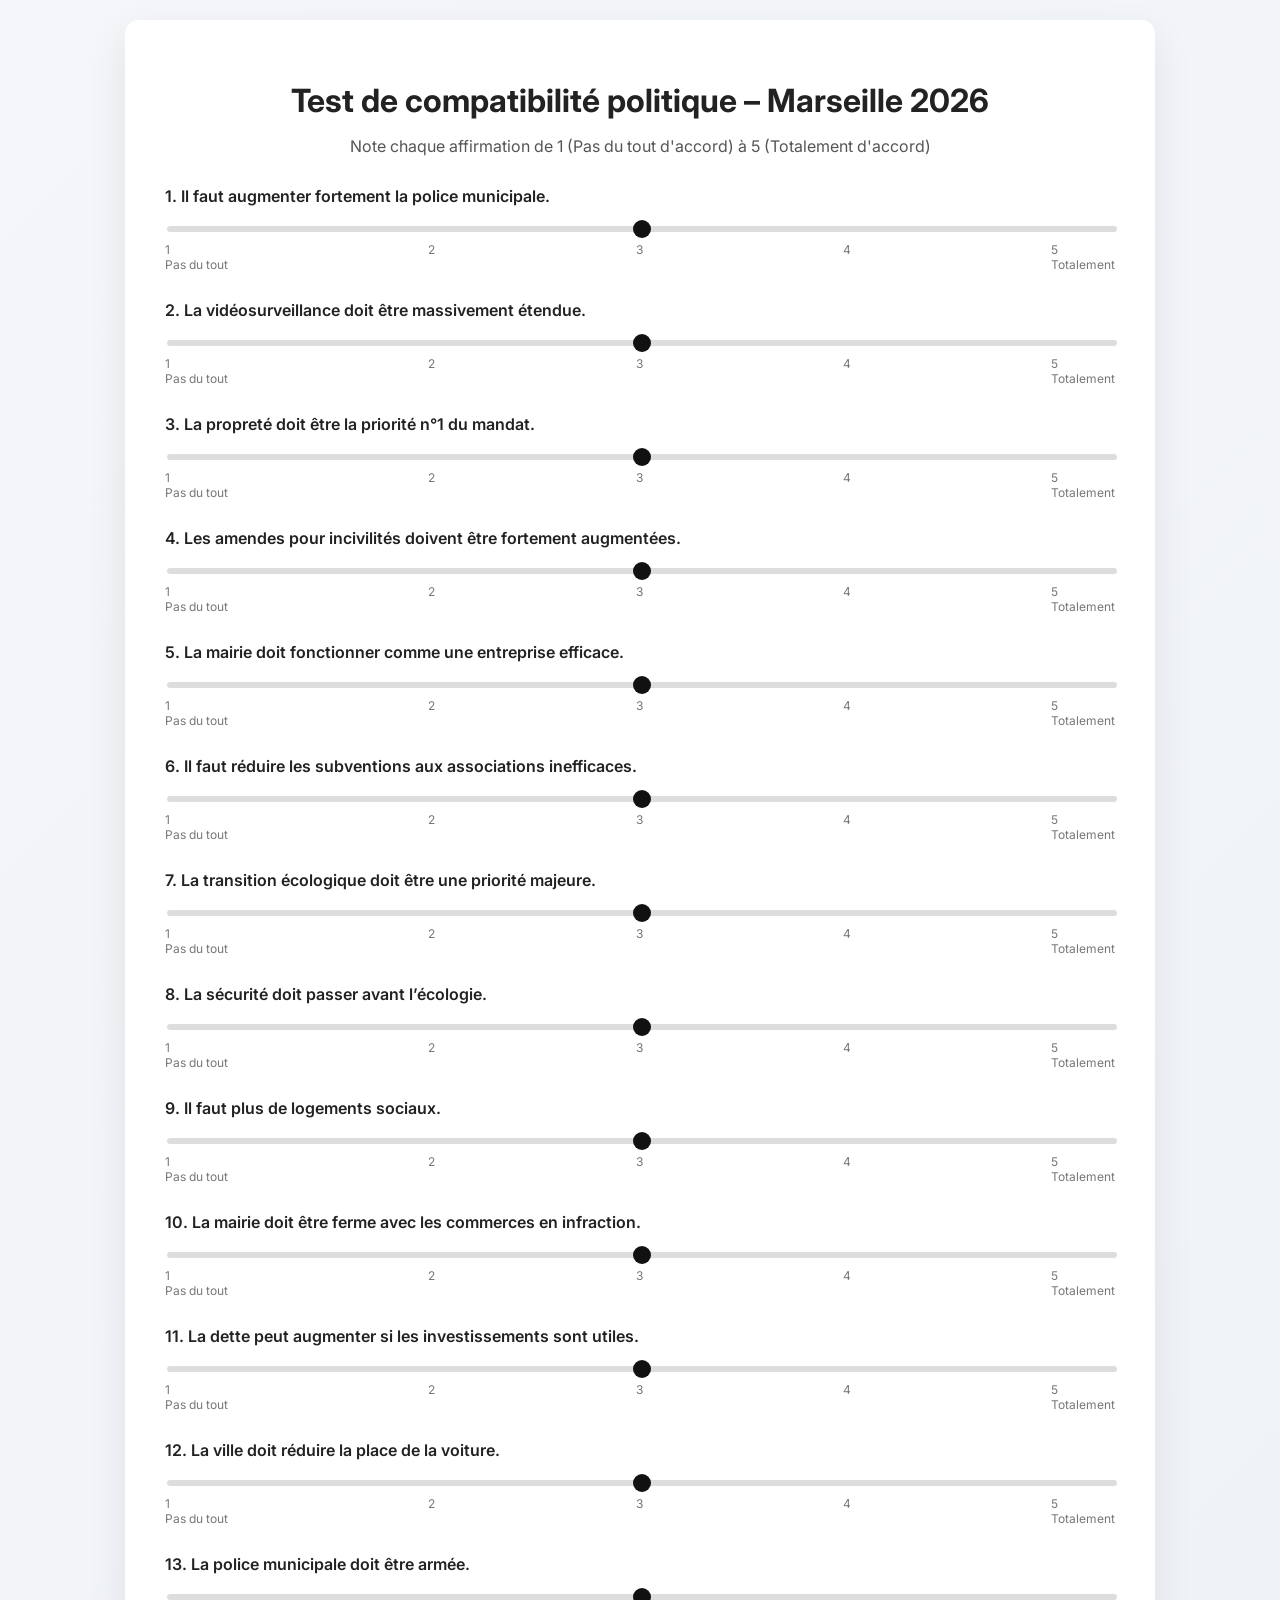
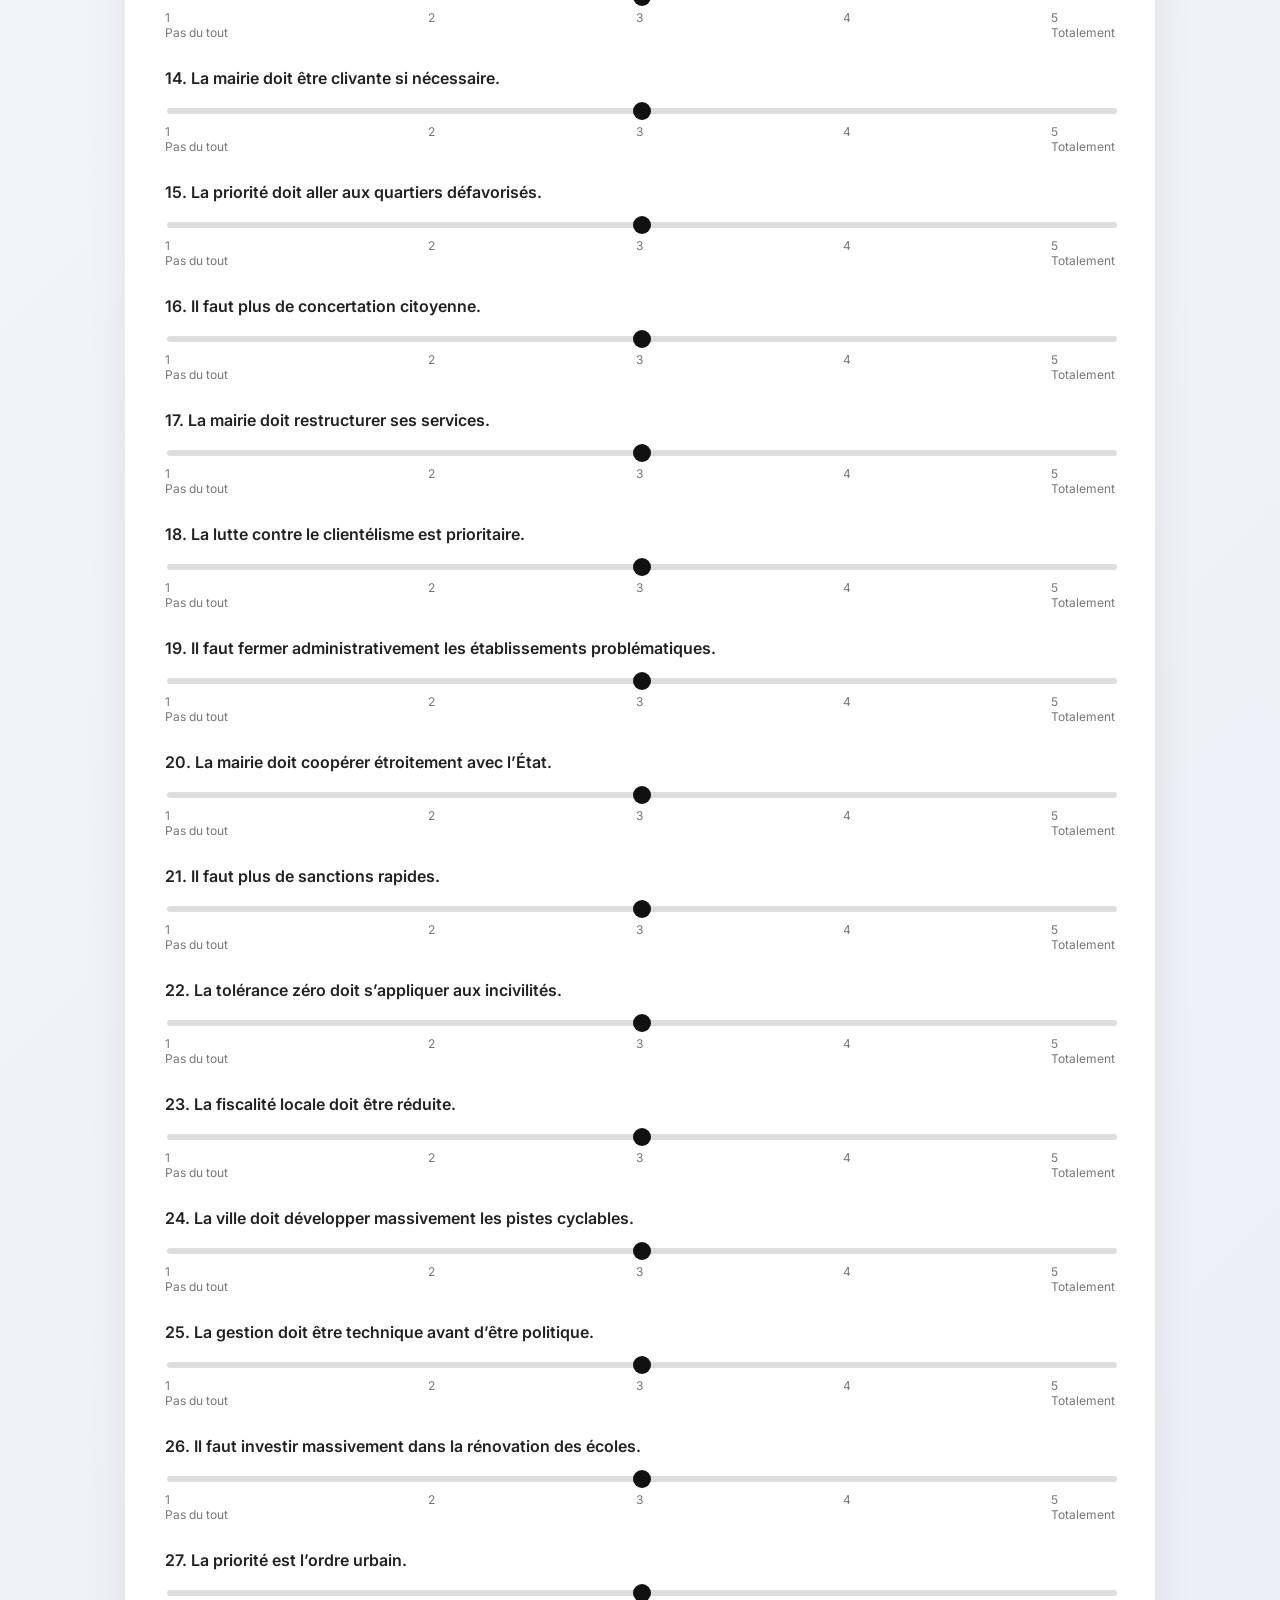
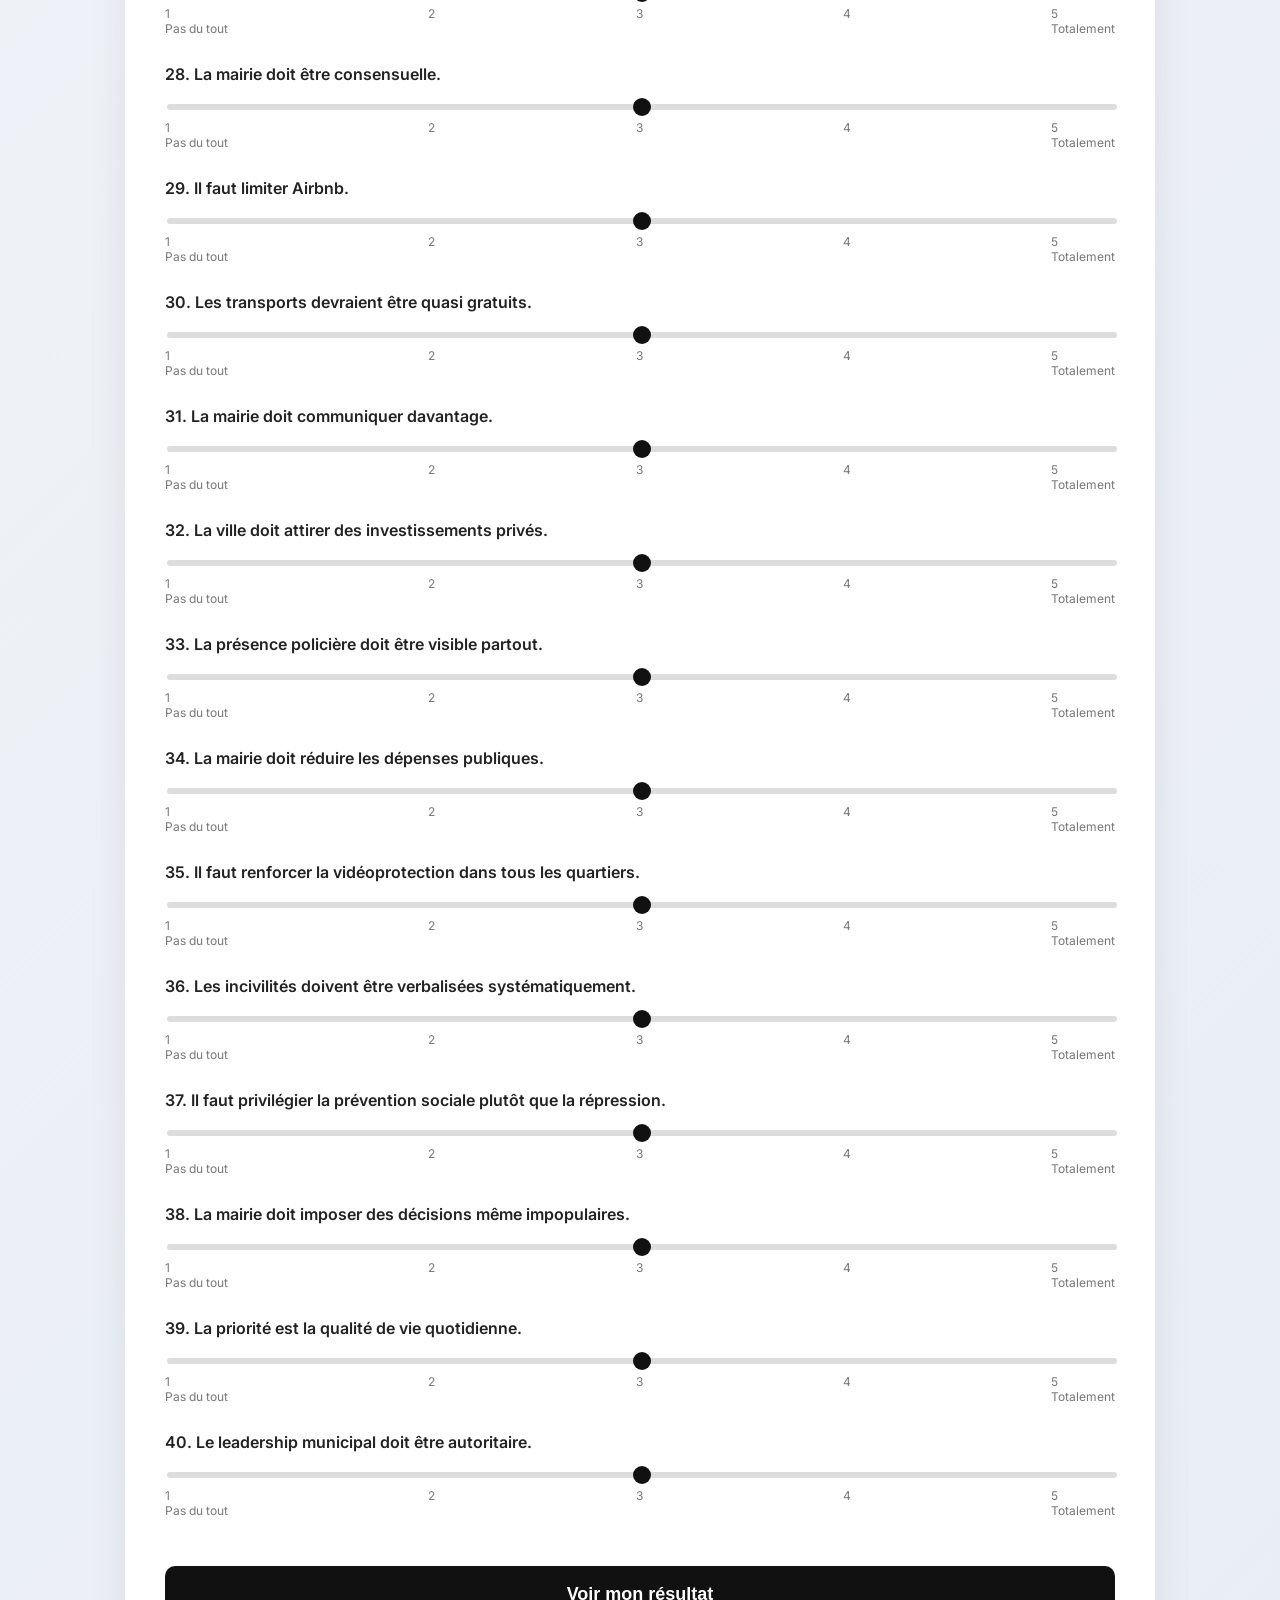
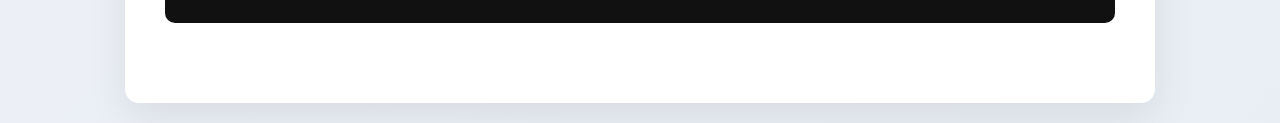
==== index.html @ 058a5ff6 "Add files via upload" ====
<!DOCTYPE html>
<html lang="fr">
<head>
<meta charset="UTF-8">
<meta name="viewport" content="width=device-width, initial-scale=1.0">
<title>Test Compatibilité Municipales Marseille 2026</title>
<link href="https://fonts.googleapis.com/css2?family=Inter:wght@400;600;700&display=swap" rel="stylesheet">
<style>
body {
    font-family: 'Inter', sans-serif;
    background: linear-gradient(135deg,#f4f6f9,#e9eef5);
    margin: 0;
    padding: 20px;
    color: #222;
}
.container {
    max-width: 950px;
    margin: auto;
    background: white;
    padding: 40px;
    border-radius: 14px;
    box-shadow: 0 15px 40px rgba(0,0,0,0.08);
}
h1 {
    text-align: center;
    margin-bottom: 10px;
}
.subtitle {
    text-align:center;
    margin-bottom:30px;
    color:#555;
}
.question {
    margin-bottom: 28px;
}
label {
    font-weight: 600;
    display:block;
    margin-bottom:10px;
}
.scale {
    display:flex;
    justify-content:space-between;
    font-size:12px;
    color:#777;
    margin-top:6px;
}
input[type=range] {
    width:100%;
    height:6px;
    appearance:none;
    background:#ddd;
    border-radius:5px;
    outline:none;
}
input[type=range]::-webkit-slider-thumb {
    appearance:none;
    width:18px;
    height:18px;
    border-radius:50%;
    background:#111;
    cursor:pointer;
}
button {
    width:100%;
    padding:18px;
    font-size:18px;
    font-weight:bold;
    background:#111;
    color:white;
    border:none;
    border-radius:10px;
    cursor:pointer;
    margin-top:20px;
}
button:hover { background:#333; }
.result { margin-top:40px; }
.card {
    padding:18px;
    border-radius:10px;
    margin-bottom:12px;
    background:#f3f5f9;
}
.progress {
    height:10px;
    background:#ddd;
    border-radius:5px;
    margin-top:8px;
}
.progress-bar {
    height:10px;
    border-radius:5px;
}
.explanation {
    margin-top:25px;
    padding:20px;
    background:#eef2f7;
    border-radius:12px;
}
</style>
</head>
<body>

<div class="container">
<h1>Test de compatibilité politique – Marseille 2026</h1>
<p class="subtitle">Note chaque affirmation de 1 (Pas du tout d'accord) à 5 (Totalement d'accord)</p>

<form id="quiz"></form>
<button onclick="calculate()">Voir mon résultat</button>

<div id="result" class="result"></div>
</div>

<script>

const questions = [
"Il faut augmenter fortement la police municipale.",
"La vidéosurveillance doit être massivement étendue.",
"La propreté doit être la priorité n°1 du mandat.",
"Les amendes pour incivilités doivent être fortement augmentées.",
"La mairie doit fonctionner comme une entreprise efficace.",
"Il faut réduire les subventions aux associations inefficaces.",
"La transition écologique doit être une priorité majeure.",
"La sécurité doit passer avant l’écologie.",
"Il faut plus de logements sociaux.",
"La mairie doit être ferme avec les commerces en infraction.",
"La dette peut augmenter si les investissements sont utiles.",
"La ville doit réduire la place de la voiture.",
"La police municipale doit être armée.",
"La mairie doit être clivante si nécessaire.",
"La priorité doit aller aux quartiers défavorisés.",
"Il faut plus de concertation citoyenne.",
"La mairie doit restructurer ses services.",
"La lutte contre le clientélisme est prioritaire.",
"Il faut fermer administrativement les établissements problématiques.",
"La mairie doit coopérer étroitement avec l’État.",
"Il faut plus de sanctions rapides.",
"La tolérance zéro doit s’appliquer aux incivilités.",
"La fiscalité locale doit être réduite.",
"La ville doit développer massivement les pistes cyclables.",
"La gestion doit être technique avant d’être politique.",
"Il faut investir massivement dans la rénovation des écoles.",
"La priorité est l’ordre urbain.",
"La mairie doit être consensuelle.",
"Il faut limiter Airbnb.",
"Les transports devraient être quasi gratuits.",
"La mairie doit communiquer davantage.",
"La ville doit attirer des investissements privés.",
"La présence policière doit être visible partout.",
"La mairie doit réduire les dépenses publiques.",
"Il faut renforcer la vidéoprotection dans tous les quartiers.",
"Les incivilités doivent être verbalisées systématiquement.",
"Il faut privilégier la prévention sociale plutôt que la répression.",
"La mairie doit imposer des décisions même impopulaires.",
"La priorité est la qualité de vie quotidienne.",
"Le leadership municipal doit être autoritaire."
];

// Profils simplifiés pour fun entre potes
const profiles = {
"Martine Vassal": [5,5,5,4,4,4,2,4,2,4,3,2,5,4,2,2,4,4,5,5,4,4,3,2,4,3,5,2,3,2,3,4,4,4,5,5,2,4,5,4],
"Franck Allisio": [5,5,5,5,4,5,1,5,1,5,2,1,5,5,1,1,3,5,5,3,5,5,3,1,3,2,5,1,2,1,2,3,5,4,5,5,1,5,5,5],
"Benoît Payan": [4,3,4,3,3,2,4,3,4,3,4,3,3,2,4,4,3,4,3,4,3,3,2,4,3,5,3,4,4,3,4,3,3,3,3,3,4,2,4,2],
"Sébastien Delogu": [2,1,3,2,2,1,5,2,5,2,4,4,1,2,5,5,2,3,2,3,2,2,2,5,2,4,2,5,4,4,3,2,2,2,2,2,5,2,3,1]
};

const explanations = {
"Martine Vassal":"Tu privilégies une gestion ferme, structurée et orientée ordre urbain avec cadre institutionnel solide.",
"Franck Allisio":"Tu privilégies la rupture et l’autorité forte avec une ligne sécuritaire assumée.",
"Benoît Payan":"Tu privilégies la continuité administrative et une approche plus équilibrée entre social et gestion.",
"Sébastien Delogu":"Tu privilégies redistribution, inclusion et participation citoyenne avant la coercition."
};

function renderQuestions() {
    const quiz = document.getElementById("quiz");
    questions.forEach((q, i) => {
        quiz.innerHTML += `
            <div class="question">
                <label>${i+1}. ${q}</label>
                <input type="range" min="1" max="5" value="3" name="q${i}">
                <div class="scale">
                    <span>1<br>Pas du tout</span>
                    <span>2</span>
                    <span>3</span>
                    <span>4</span>
                    <span>5<br>Totalement</span>
                </div>
            </div>
        `;
    });
}

function calculate() {
    const form = document.forms["quiz"];
    let answers = [];
    for (let i=0;i<questions.length;i++){
        answers.push(parseInt(form["q"+i].value));
    }

    let scores={};

    for (let candidate in profiles){
        let diff=0;
        for(let i=0;i<answers.length;i++){
            diff+=Math.abs(answers[i]-profiles[candidate][i]);
        }
        let maxDiff=4*questions.length;
        let percent=100-Math.round((diff/maxDiff)*100);
        scores[candidate]=percent;
    }

    let sorted=Object.entries(scores).sort((a,b)=>b[1]-a[1]);

    let resultHTML="<h2>Classement de compatibilité :</h2>";

    sorted.forEach(([name,percent],index)=>{
        resultHTML+=`
        <div class="card">
            <strong>${index+1}. ${name}</strong> — ${percent}%
            <div class="progress">
                <div class="progress-bar" style="width:${percent}%; background:${index==0?'#111':'#999'};"></div>
            </div>
        </div>`;
    });

    resultHTML+=`
    <div class="explanation">
        <h3>Analyse personnalisée</h3>
        <p>${explanations[sorted[0][0]]}</p>
    </div>`;

    document.getElementById("result").innerHTML=resultHTML;
}

renderQuestions();

</script>

</body>
</html>
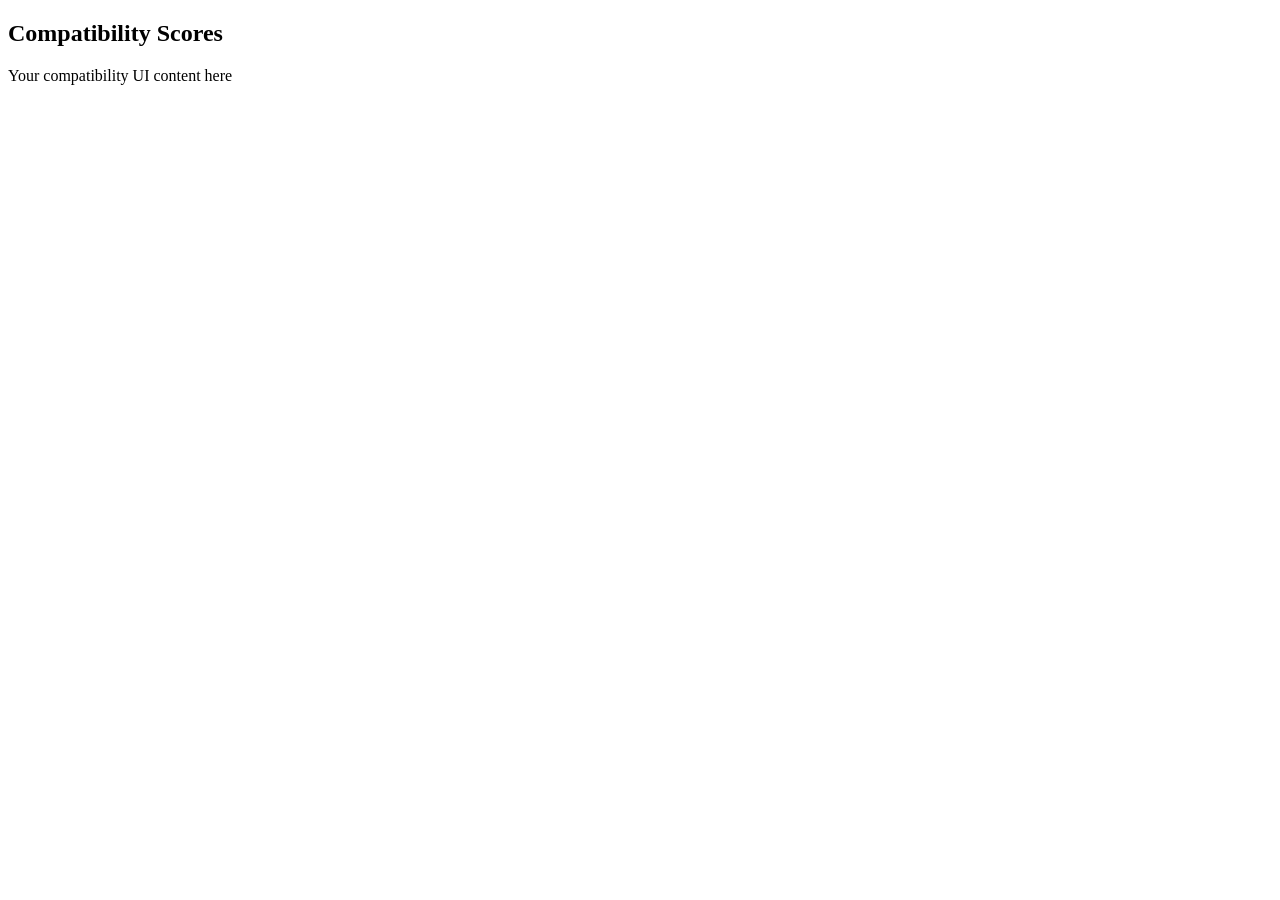
==== commit 86a24e6e: "Add enhanced compatibility UI with amplified visual scores" ====
--- a/index.html
+++ b/index.html
@@ -1,241 +1,16 @@
-
 <!DOCTYPE html>
-<html lang="fr">
+<html lang="en">
 <head>
-<meta charset="UTF-8">
-<meta name="viewport" content="width=device-width, initial-scale=1.0">
-<title>Test Compatibilité Municipales Marseille 2026</title>
-<link href="https://fonts.googleapis.com/css2?family=Inter:wght@400;600;700&display=swap" rel="stylesheet">
-<style>
-body {
-    font-family: 'Inter', sans-serif;
-    background: linear-gradient(135deg,#f4f6f9,#e9eef5);
-    margin: 0;
-    padding: 20px;
-    color: #222;
-}
-.container {
-    max-width: 950px;
-    margin: auto;
-    background: white;
-    padding: 40px;
-    border-radius: 14px;
-    box-shadow: 0 15px 40px rgba(0,0,0,0.08);
-}
-h1 {
-    text-align: center;
-    margin-bottom: 10px;
-}
-.subtitle {
-    text-align:center;
-    margin-bottom:30px;
-    color:#555;
-}
-.question {
-    margin-bottom: 28px;
-}
-label {
-    font-weight: 600;
-    display:block;
-    margin-bottom:10px;
-}
-.scale {
-    display:flex;
-    justify-content:space-between;
-    font-size:12px;
-    color:#777;
-    margin-top:6px;
-}
-input[type=range] {
-    width:100%;
-    height:6px;
-    appearance:none;
-    background:#ddd;
-    border-radius:5px;
-    outline:none;
-}
-input[type=range]::-webkit-slider-thumb {
-    appearance:none;
-    width:18px;
-    height:18px;
-    border-radius:50%;
-    background:#111;
-    cursor:pointer;
-}
-button {
-    width:100%;
-    padding:18px;
-    font-size:18px;
-    font-weight:bold;
-    background:#111;
-    color:white;
-    border:none;
-    border-radius:10px;
-    cursor:pointer;
-    margin-top:20px;
-}
-button:hover { background:#333; }
-.result { margin-top:40px; }
-.card {
-    padding:18px;
-    border-radius:10px;
-    margin-bottom:12px;
-    background:#f3f5f9;
-}
-.progress {
-    height:10px;
-    background:#ddd;
-    border-radius:5px;
-    margin-top:8px;
-}
-.progress-bar {
-    height:10px;
-    border-radius:5px;
-}
-.explanation {
-    margin-top:25px;
-    padding:20px;
-    background:#eef2f7;
-    border-radius:12px;
-}
-</style>
+    <meta charset="UTF-8">
+    <meta name="viewport" content="width=device-width, initial-scale=1.0">
+    <link rel="stylesheet" href="compatibility.css">
+    <title>Your Page Title</title>
 </head>
 <body>
-
-<div class="container">
-<h1>Test de compatibilité politique – Marseille 2026</h1>
-<p class="subtitle">Note chaque affirmation de 1 (Pas du tout d'accord) à 5 (Totalement d'accord)</p>
-
-<form id="quiz"></form>
-<button onclick="calculate()">Voir mon résultat</button>
-
-<div id="result" class="result"></div>
-</div>
-
-<script>
-
-const questions = [
-"Il faut augmenter fortement la police municipale.",
-"La vidéosurveillance doit être massivement étendue.",
-"La propreté doit être la priorité n°1 du mandat.",
-"Les amendes pour incivilités doivent être fortement augmentées.",
-"La mairie doit fonctionner comme une entreprise efficace.",
-"Il faut réduire les subventions aux associations inefficaces.",
-"La transition écologique doit être une priorité majeure.",
-"La sécurité doit passer avant l’écologie.",
-"Il faut plus de logements sociaux.",
-"La mairie doit être ferme avec les commerces en infraction.",
-"La dette peut augmenter si les investissements sont utiles.",
-"La ville doit réduire la place de la voiture.",
-"La police municipale doit être armée.",
-"La mairie doit être clivante si nécessaire.",
-"La priorité doit aller aux quartiers défavorisés.",
-"Il faut plus de concertation citoyenne.",
-"La mairie doit restructurer ses services.",
-"La lutte contre le clientélisme est prioritaire.",
-"Il faut fermer administrativement les établissements problématiques.",
-"La mairie doit coopérer étroitement avec l’État.",
-"Il faut plus de sanctions rapides.",
-"La tolérance zéro doit s’appliquer aux incivilités.",
-"La fiscalité locale doit être réduite.",
-"La ville doit développer massivement les pistes cyclables.",
-"La gestion doit être technique avant d’être politique.",
-"Il faut investir massivement dans la rénovation des écoles.",
-"La priorité est l’ordre urbain.",
-"La mairie doit être consensuelle.",
-"Il faut limiter Airbnb.",
-"Les transports devraient être quasi gratuits.",
-"La mairie doit communiquer davantage.",
-"La ville doit attirer des investissements privés.",
-"La présence policière doit être visible partout.",
-"La mairie doit réduire les dépenses publiques.",
-"Il faut renforcer la vidéoprotection dans tous les quartiers.",
-"Les incivilités doivent être verbalisées systématiquement.",
-"Il faut privilégier la prévention sociale plutôt que la répression.",
-"La mairie doit imposer des décisions même impopulaires.",
-"La priorité est la qualité de vie quotidienne.",
-"Le leadership municipal doit être autoritaire."
-];
-
-// Profils simplifiés pour fun entre potes
-const profiles = {
-"Martine Vassal": [5,5,5,4,4,4,2,4,2,4,3,2,5,4,2,2,4,4,5,5,4,4,3,2,4,3,5,2,3,2,3,4,4,4,5,5,2,4,5,4],
-"Franck Allisio": [5,5,5,5,4,5,1,5,1,5,2,1,5,5,1,1,3,5,5,3,5,5,3,1,3,2,5,1,2,1,2,3,5,4,5,5,1,5,5,5],
-"Benoît Payan": [4,3,4,3,3,2,4,3,4,3,4,3,3,2,4,4,3,4,3,4,3,3,2,4,3,5,3,4,4,3,4,3,3,3,3,3,4,2,4,2],
-"Sébastien Delogu": [2,1,3,2,2,1,5,2,5,2,4,4,1,2,5,5,2,3,2,3,2,2,2,5,2,4,2,5,4,4,3,2,2,2,2,2,5,2,3,1]
-};
-
-const explanations = {
-"Martine Vassal":"Tu privilégies une gestion ferme, structurée et orientée ordre urbain avec cadre institutionnel solide.",
-"Franck Allisio":"Tu privilégies la rupture et l’autorité forte avec une ligne sécuritaire assumée.",
-"Benoît Payan":"Tu privilégies la continuité administrative et une approche plus équilibrée entre social et gestion.",
-"Sébastien Delogu":"Tu privilégies redistribution, inclusion et participation citoyenne avant la coercition."
-};
-
-function renderQuestions() {
-    const quiz = document.getElementById("quiz");
-    questions.forEach((q, i) => {
-        quiz.innerHTML += `
-            <div class="question">
-                <label>${i+1}. ${q}</label>
-                <input type="range" min="1" max="5" value="3" name="q${i}">
-                <div class="scale">
-                    <span>1<br>Pas du tout</span>
-                    <span>2</span>
-                    <span>3</span>
-                    <span>4</span>
-                    <span>5<br>Totalement</span>
-                </div>
-            </div>
-        `;
-    });
-}
-
-function calculate() {
-    const form = document.forms["quiz"];
-    let answers = [];
-    for (let i=0;i<questions.length;i++){
-        answers.push(parseInt(form["q"+i].value));
-    }
-
-    let scores={};
-
-    for (let candidate in profiles){
-        let diff=0;
-        for(let i=0;i<answers.length;i++){
-            diff+=Math.abs(answers[i]-profiles[candidate][i]);
-        }
-        let maxDiff=4*questions.length;
-        let percent=100-Math.round((diff/maxDiff)*100);
-        scores[candidate]=percent;
-    }
-
-    let sorted=Object.entries(scores).sort((a,b)=>b[1]-a[1]);
-
-    let resultHTML="<h2>Classement de compatibilité :</h2>";
-
-    sorted.forEach(([name,percent],index)=>{
-        resultHTML+=`
-        <div class="card">
-            <strong>${index+1}. ${name}</strong> — ${percent}%
-            <div class="progress">
-                <div class="progress-bar" style="width:${percent}%; background:${index==0?'#111':'#999'};"></div>
-            </div>
-        </div>`;
-    });
-
-    resultHTML+=`
-    <div class="explanation">
-        <h3>Analyse personnalisée</h3>
-        <p>${explanations[sorted[0][0]]}</p>
-    </div>`;
-
-    document.getElementById("result").innerHTML=resultHTML;
-}
-
-renderQuestions();
-
-</script>
-
+    <div id="compatibility-section">
+        <h2>Compatibility Scores</h2>
+        <p>Your compatibility UI content here</p>
+    </div>
+    <script src="compatibility.js" defer></script>
 </body>
-</html>
+</html>
--- a/compatibility.css
+++ b/compatibility.css
@@ -0,0 +1,2 @@
+/* CSS for compatibility UI */
+/* Your previous content here */
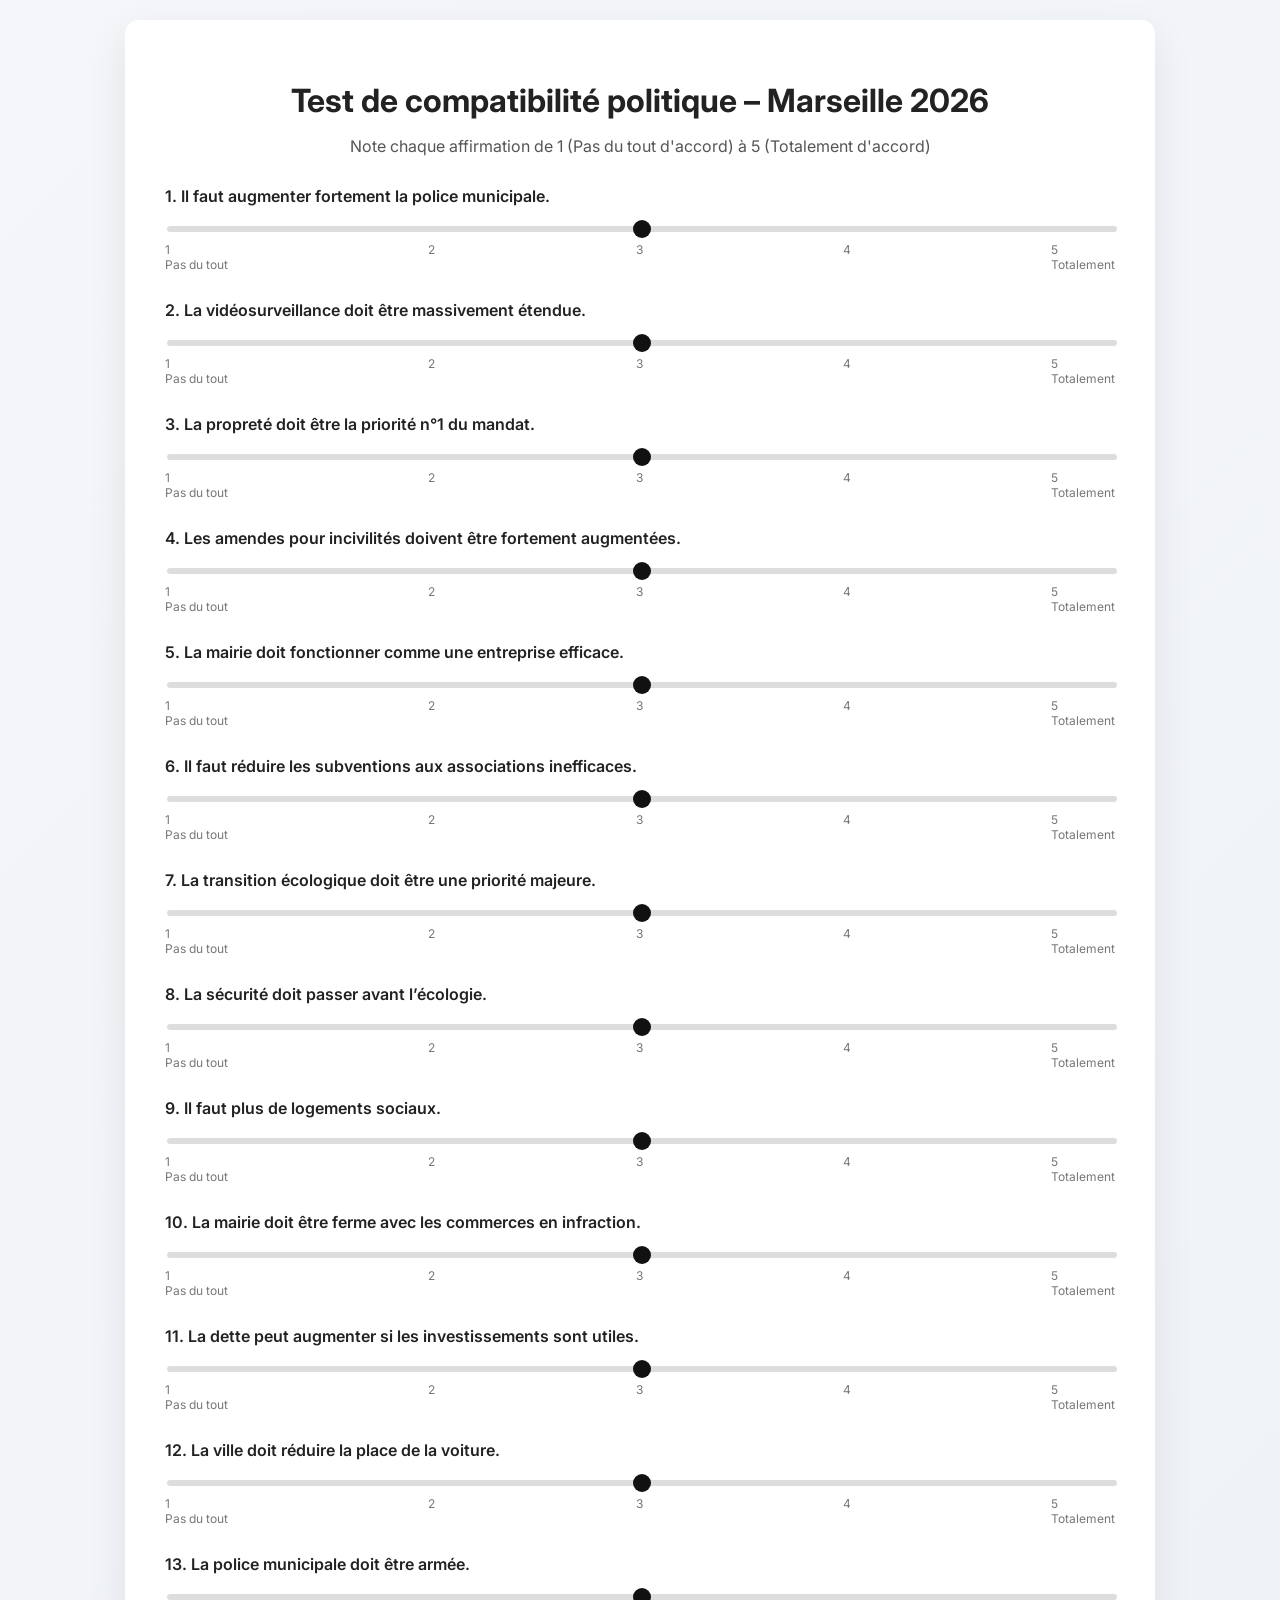
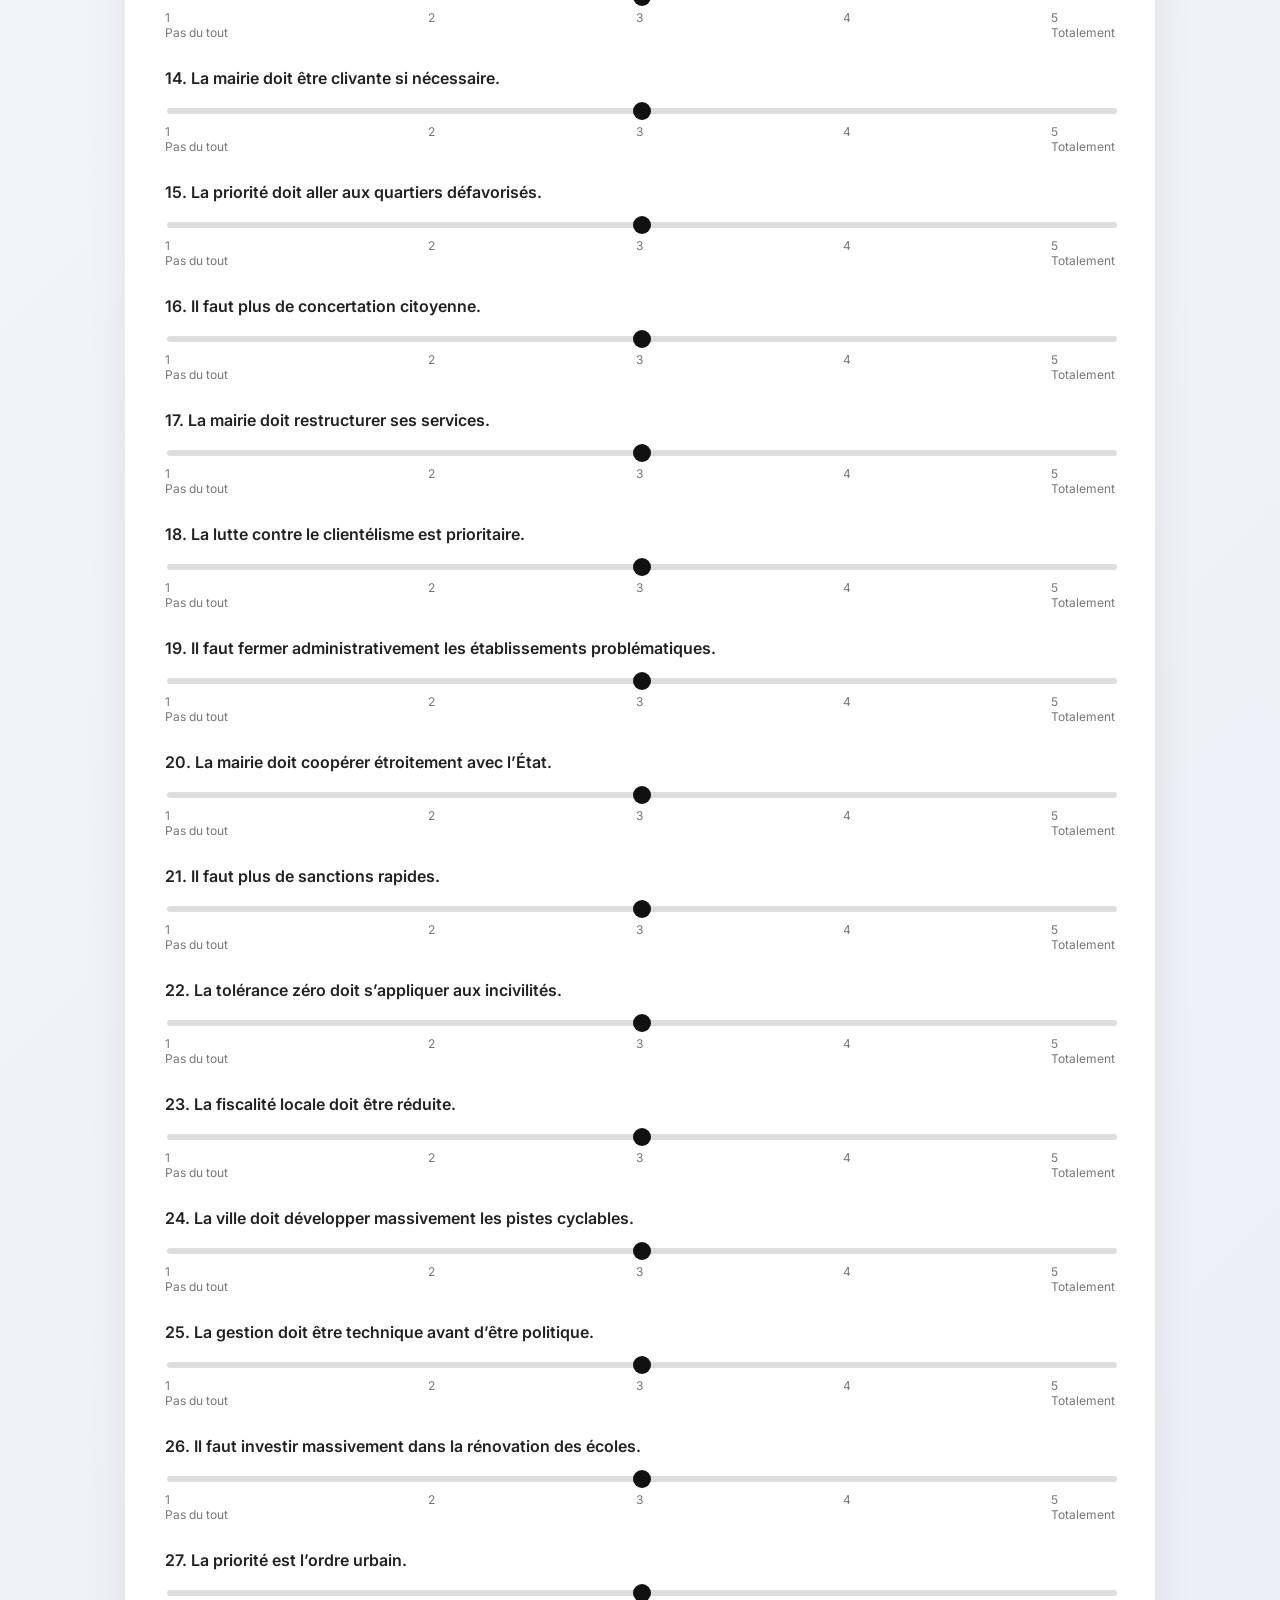
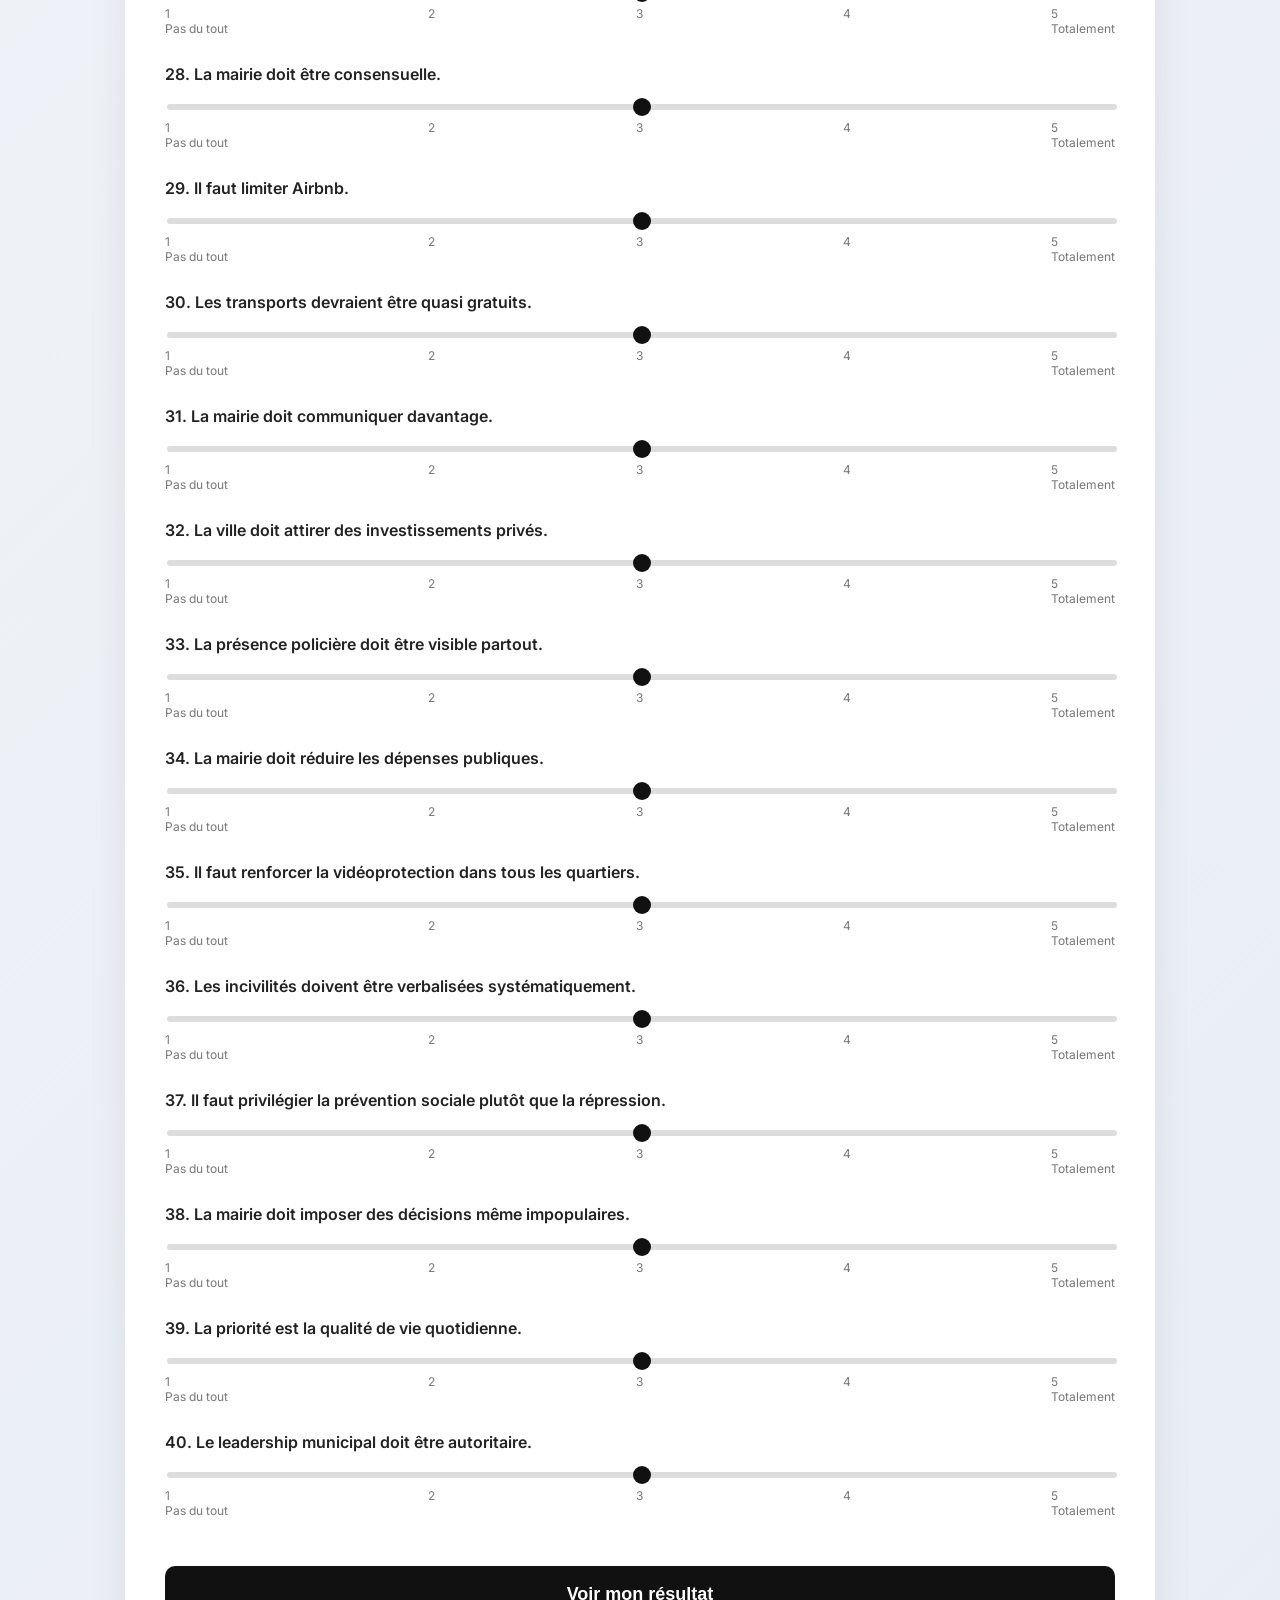
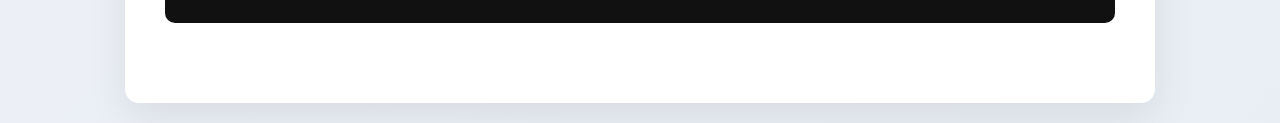
==== commit 668e1996: "Restore original index.html after accidental overwrite" ====
--- a/index.html
+++ b/index.html
@@ -1,16 +1,240 @@
 <!DOCTYPE html>
-<html lang="en">
+<html lang="fr">
 <head>
-    <meta charset="UTF-8">
-    <meta name="viewport" content="width=device-width, initial-scale=1.0">
-    <link rel="stylesheet" href="compatibility.css">
-    <title>Your Page Title</title>
+<meta charset="UTF-8">
+<meta name="viewport" content="width=device-width, initial-scale=1.0">
+<title>Test Compatibilité Municipales Marseille 2026</title>
+<link href="https://fonts.googleapis.com/css2?family=Inter:wght@400;600;700&display=swap" rel="stylesheet">
+<style>
+body {
+    font-family: 'Inter', sans-serif;
+    background: linear-gradient(135deg,#f4f6f9,#e9eef5);
+    margin: 0;
+    padding: 20px;
+    color: #222;
+}
+.container {
+    max-width: 950px;
+    margin: auto;
+    background: white;
+    padding: 40px;
+    border-radius: 14px;
+    box-shadow: 0 15px 40px rgba(0,0,0,0.08);
+}
+h1 {
+    text-align: center;
+    margin-bottom: 10px;
+}
+.subtitle {
+    text-align:center;
+    margin-bottom:30px;
+    color:#555;
+}
+.question {
+    margin-bottom: 28px;
+}
+label {
+    font-weight: 600;
+    display:block;
+    margin-bottom:10px;
+}
+.scale {
+    display:flex;
+    justify-content:space-between;
+    font-size:12px;
+    color:#777;
+    margin-top:6px;
+}
+input[type=range] {
+    width:100%;
+    height:6px;
+    appearance:none;
+    background:#ddd;
+    border-radius:5px;
+    outline:none;
+}
+input[type=range]::-webkit-slider-thumb {
+    appearance:none;
+    width:18px;
+    height:18px;
+    border-radius:50%;
+    background:#111;
+    cursor:pointer;
+}
+button {
+    width:100%;
+    padding:18px;
+    font-size:18px;
+    font-weight:bold;
+    background:#111;
+    color:white;
+    border:none;
+    border-radius:10px;
+    cursor:pointer;
+    margin-top:20px;
+}
+button:hover { background:#333; }
+.result { margin-top:40px; }
+.card {
+    padding:18px;
+    border-radius:10px;
+    margin-bottom:12px;
+    background:#f3f5f9;
+}
+.progress {
+    height:10px;
+    background:#ddd;
+    border-radius:5px;
+    margin-top:8px;
+}
+.progress-bar {
+    height:10px;
+    border-radius:5px;
+}
+.explanation {
+    margin-top:25px;
+    padding:20px;
+    background:#eef2f7;
+    border-radius:12px;
+}
+</style>
 </head>
 <body>
-    <div id="compatibility-section">
-        <h2>Compatibility Scores</h2>
-        <p>Your compatibility UI content here</p>
-    </div>
-    <script src="compatibility.js" defer></script>
+
+<div class="container">
+<h1>Test de compatibilité politique – Marseille 2026</h1>
+<p class="subtitle">Note chaque affirmation de 1 (Pas du tout d'accord) à 5 (Totalement d'accord)</p>
+
+<form id="quiz"></form>
+<button onclick="calculate()">Voir mon résultat</button>
+
+<div id="result" class="result"></div>
+</div>
+
+<script>
+
+const questions = [
+"Il faut augmenter fortement la police municipale.",
+"La vidéosurveillance doit être massivement étendue.",
+"La propreté doit être la priorité n°1 du mandat.",
+"Les amendes pour incivilités doivent être fortement augmentées.",
+"La mairie doit fonctionner comme une entreprise efficace.",
+"Il faut réduire les subventions aux associations inefficaces.",
+"La transition écologique doit être une priorité majeure.",
+"La sécurité doit passer avant l’écologie.",
+"Il faut plus de logements sociaux.",
+"La mairie doit être ferme avec les commerces en infraction.",
+"La dette peut augmenter si les investissements sont utiles.",
+"La ville doit réduire la place de la voiture.",
+"La police municipale doit être armée.",
+"La mairie doit être clivante si nécessaire.",
+"La priorité doit aller aux quartiers défavorisés.",
+"Il faut plus de concertation citoyenne.",
+"La mairie doit restructurer ses services.",
+"La lutte contre le clientélisme est prioritaire.",
+"Il faut fermer administrativement les établissements problématiques.",
+"La mairie doit coopérer étroitement avec l’État.",
+"Il faut plus de sanctions rapides.",
+"La tolérance zéro doit s’appliquer aux incivilités.",
+"La fiscalité locale doit être réduite.",
+"La ville doit développer massivement les pistes cyclables.",
+"La gestion doit être technique avant d’être politique.",
+"Il faut investir massivement dans la rénovation des écoles.",
+"La priorité est l’ordre urbain.",
+"La mairie doit être consensuelle.",
+"Il faut limiter Airbnb.",
+"Les transports devraient être quasi gratuits.",
+"La mairie doit communiquer davantage.",
+"La ville doit attirer des investissements privés.",
+"La présence policière doit être visible partout.",
+"La mairie doit réduire les dépenses publiques.",
+"Il faut renforcer la vidéoprotection dans tous les quartiers.",
+"Les incivilités doivent être verbalisées systématiquement.",
+"Il faut privilégier la prévention sociale plutôt que la répression.",
+"La mairie doit imposer des décisions même impopulaires.",
+"La priorité est la qualité de vie quotidienne.",
+"Le leadership municipal doit être autoritaire."
+];
+
+// Profils simplifiés pour fun entre potes
+const profiles = {
+"Martine Vassal": [5,5,5,4,4,4,2,4,2,4,3,2,5,4,2,2,4,4,5,5,4,4,3,2,4,3,5,2,3,2,3,4,4,4,5,5,2,4,5,4],
+"Franck Allisio": [5,5,5,5,4,5,1,5,1,5,2,1,5,5,1,1,3,5,5,3,5,5,3,1,3,2,5,1,2,1,2,3,5,4,5,5,1,5,5,5],
+"Benoît Payan": [4,3,4,3,3,2,4,3,4,3,4,3,3,2,4,4,3,4,3,4,3,3,2,4,3,5,3,4,4,3,4,3,3,3,3,3,4,2,4,2],
+"Sébastien Delogu": [2,1,3,2,2,1,5,2,5,2,4,4,1,2,5,5,2,3,2,3,2,2,2,5,2,4,2,5,4,4,3,2,2,2,2,2,5,2,3,1]
+};
+
+const explanations = {
+"Martine Vassal":"Tu privilégies une gestion ferme, structurée et orientée ordre urbain avec cadre institutionnel solide.",
+"Franck Allisio":"Tu privilégies la rupture et l’autorité forte avec une ligne sécuritaire assumée.",
+"Benoît Payan":"Tu privilégies la continuité administrative et une approche plus équilibrée entre social et gestion.",
+"Sébastien Delogu":"Tu privilégies redistribution, inclusion et participation citoyenne avant la coercition."
+};
+
+function renderQuestions() {
+    const quiz = document.getElementById("quiz");
+    questions.forEach((q, i) => {
+        quiz.innerHTML += `
+            <div class="question">
+                <label>${i+1}. ${q}</label>
+                <input type="range" min="1" max="5" value="3" name="q${i}">
+                <div class="scale">
+                    <span>1<br>Pas du tout</span>
+                    <span>2</span>
+                    <span>3</span>
+                    <span>4</span>
+                    <span>5<br>Totalement</span>
+                </div>
+            </div>
+        `;
+    });
+}
+
+function calculate() {
+    const form = document.forms["quiz"];
+    let answers = [];
+    for (let i=0;i<questions.length;i++){
+        answers.push(parseInt(form["q"+i].value));
+    }
+
+    let scores={};
+
+    for (let candidate in profiles){
+        let diff=0;
+        for(let i=0;i<answers.length;i++){
+            diff+=Math.abs(answers[i]-profiles[candidate][i]);
+        }
+        let maxDiff=4*questions.length;
+        let percent=100-Math.round((diff/maxDiff)*100);
+        scores[candidate]=percent;
+    }
+
+    let sorted=Object.entries(scores).sort((a,b)=>b[1]-a[1]);
+
+    let resultHTML="<h2>Classement de compatibilité :</h2>";
+
+    sorted.forEach(([name,percent],index)=>{
+        resultHTML+=`
+        <div class="card">
+            <strong>${index+1}. ${name}</strong> — ${percent}%
+            <div class="progress">
+                <div class="progress-bar" style="width:${percent}%; background:${index==0?'#111':'#999'};"></div>
+            </div>
+        </div>`;
+    });
+
+    resultHTML+=`
+    <div class="explanation">
+        <h3>Analyse personnalisée</h3>
+        <p>${explanations[sorted[0][0]]}</p>
+    </div>`;
+
+    document.getElementById("result").innerHTML=resultHTML;
+}
+
+renderQuestions();
+
+</script>
+
 </body>
 </html>
